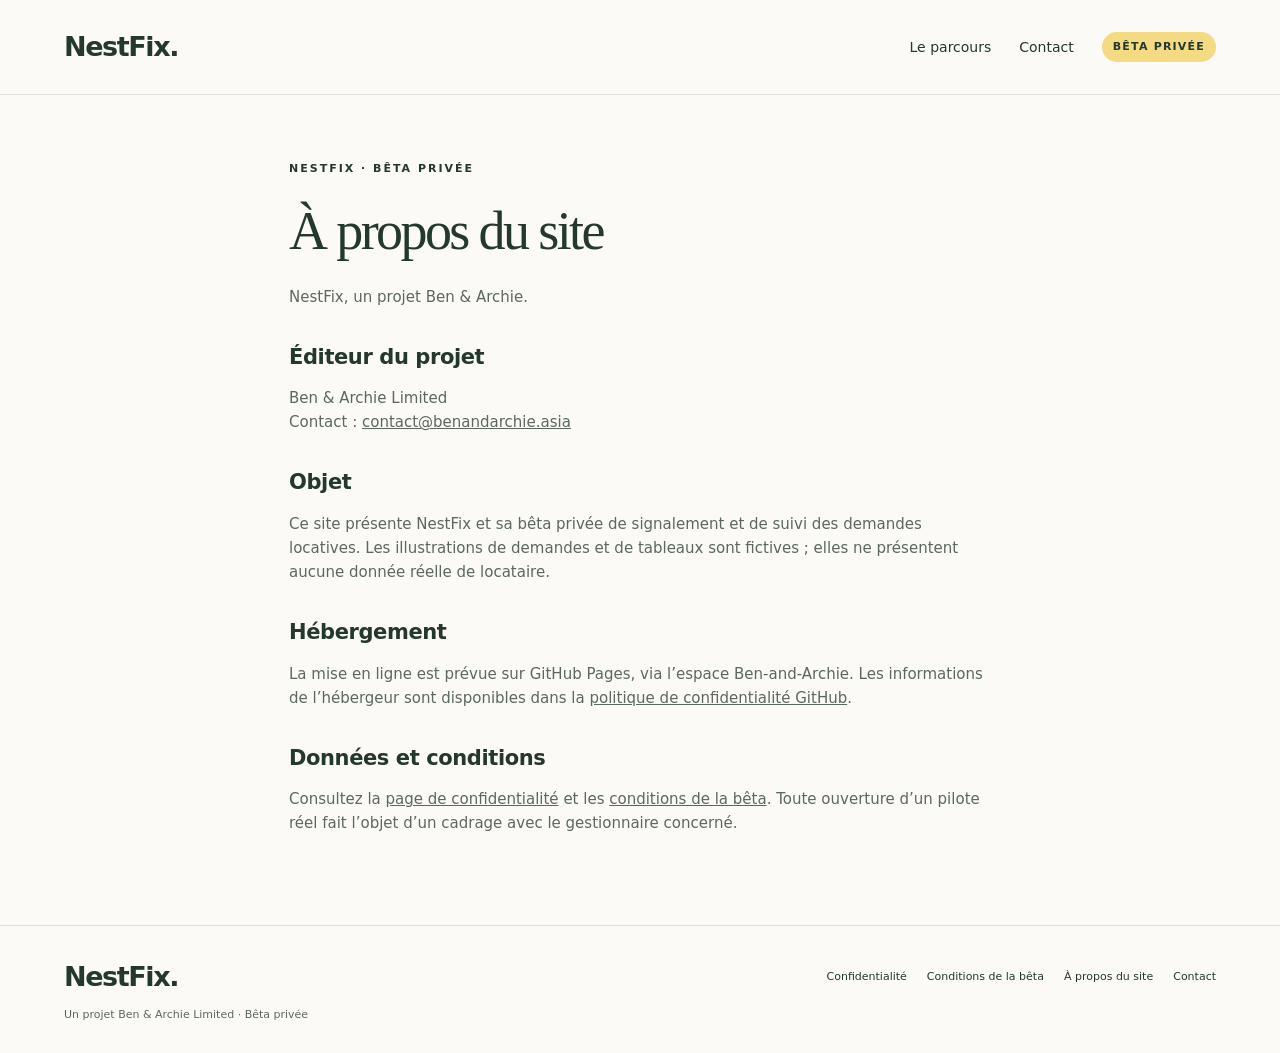
==== mentions-legales.html @ 202c7008 "Prepare NestFix private beta public website" ====
<!doctype html><html lang="fr"><head><meta charset="utf-8"><meta name="viewport" content="width=device-width, initial-scale=1"><meta name="description" content="À propos du site — NestFix, bêta privée de suivi des demandes locatives."><title>À propos du site — NestFix</title><link rel="stylesheet" href="style.css"><link rel="icon" href="data:image/svg+xml,%3Csvg xmlns=%27http://www.w3.org/2000/svg%27 viewBox=%270 0 32 32%27%3E%3Crect width=%2732%27 height=%2732%27 rx=%278%27 fill=%27%2324382e%27/%3E%3Cpath d=%27m6 15 10-8 10 8M10 13v13h12V13M14 26v-8h4v8%27 stroke=%27%23fbfaf7%27 fill=%27none%27 stroke-width=%272%27/%3E%3C/svg%3E"></head><body><a class="skip" href="#contenu">Aller au contenu</a><header class="top"><nav class="wrap" aria-label="Navigation principale"><a class="brand" href="index.html">NestFix.</a><div class="nav-links"><a href="index.html#parcours">Le parcours</a><a href="index.html#contact">Contact</a><span class="beta">Bêta privée</span></div></nav></header><main id="contenu" class="wrap legal"><div class="eyebrow">NestFix · Bêta privée</div><h1>À propos du site</h1><p>NestFix, un projet Ben &amp; Archie.</p><h2>Éditeur du projet</h2><p>Ben &amp; Archie Limited<br>Contact : <a href="mailto:contact@benandarchie.asia">contact@benandarchie.asia</a></p><h2>Objet</h2><p>Ce site présente NestFix et sa bêta privée de signalement et de suivi des demandes locatives. Les illustrations de demandes et de tableaux sont fictives ; elles ne présentent aucune donnée réelle de locataire.</p><h2>Hébergement</h2><p>La mise en ligne est prévue sur GitHub Pages, via l’espace Ben-and-Archie. Les informations de l’hébergeur sont disponibles dans la <a href="https://docs.github.com/en/site-policy/privacy-policies/github-general-privacy-statement">politique de confidentialité GitHub</a>.</p><h2>Données et conditions</h2><p>Consultez la <a href="confidentialite.html">page de confidentialité</a> et les <a href="conditions.html">conditions de la bêta</a>. Toute ouverture d’un pilote réel fait l’objet d’un cadrage avec le gestionnaire concerné.</p></main><footer><div class="wrap"><div class="footer-row"><a class="brand" href="index.html">NestFix.</a><div class="footer-links"><a href="confidentialite.html">Confidentialité</a><a href="conditions.html">Conditions de la bêta</a><a href="mentions-legales.html">À propos du site</a><a href="mailto:contact@benandarchie.asia">Contact</a></div></div><p class="footer-note">Un projet Ben &amp; Archie Limited · Bêta privée</p></div></footer></body></html>
---- style.css ----
:root{--paper:#fbfaf7;--ink:#24382e;--muted:#5c685f;--line:#dce1d8;--soft:#eef0e8;--lilac:#e4ddf5;--yellow:#f3da83;--white:#fff;--radius:24px}*{box-sizing:border-box}html{scroll-behavior:smooth;scroll-padding-top:95px}body{margin:0;background:var(--paper);color:var(--ink);font:16px/1.6 system-ui,-apple-system,BlinkMacSystemFont,"Segoe UI",sans-serif}a{color:inherit}button{font:inherit}a:focus-visible,button:focus-visible,summary:focus-visible{outline:3px solid #7656a6;outline-offset:5px}.wrap{max-width:1240px;margin:auto;padding:0 44px}.skip{position:absolute;top:-100px;left:20px;background:var(--ink);color:white;padding:10px;z-index:20}.skip:focus{top:10px}.top{border-bottom:1px solid var(--line);background:var(--paper)}nav{height:94px;display:flex;align-items:center;justify-content:space-between;gap:24px}.brand{display:inline-flex;align-items:center;gap:9px;font-size:27px;font-weight:760;letter-spacing:-1.4px;text-decoration:none}.brand-mark{display:grid;place-items:center;width:34px;height:34px;background:var(--ink);color:var(--paper);border-radius:11px;transform:rotate(-7deg)}.brand-mark svg{width:22px;height:22px;transform:rotate(7deg)}.nav-links{display:flex;align-items:center;gap:28px;font-size:14px}.nav-links>a{text-decoration:none}.beta{font-size:11px;letter-spacing:1.2px;text-transform:uppercase;background:var(--yellow);border-radius:30px;padding:6px 11px;font-weight:700;white-space:nowrap}.button{display:inline-flex;align-items:center;justify-content:center;gap:12px;background:var(--ink);color:white;border:1px solid var(--ink);border-radius:99px;padding:13px 23px;text-decoration:none;font-size:14px;font-weight:600;cursor:pointer;transition:transform .2s,background .2s}.button:hover{transform:translateY(-2px);background:#344e3e}.button.secondary{background:transparent;color:var(--ink);border-color:#a7b1a5}.hero{padding:88px 0 74px;display:grid;grid-template-columns:1.04fr 1fr;gap:54px;align-items:center}.eyebrow{font-size:11px;letter-spacing:2px;font-weight:700;text-transform:uppercase;display:flex;align-items:center;gap:9px}.dot{height:7px;width:7px;background:#739677;border-radius:50%}h1,h2,h3,p{margin-top:0}h1,h2{font-family:Georgia,"Times New Roman",serif;font-weight:400;letter-spacing:-2.6px}h1{font-size:clamp(49px,4.9vw,70px);line-height:1.06;margin:25px 0}.hero h1 em{font-style:italic;color:#687a5e}.intro{font-size:17px;color:var(--muted);max-width:460px;margin-bottom:28px}.actions{display:flex;gap:12px;align-items:center;flex-wrap:wrap}.quiet{font-size:12px;color:var(--muted);margin:19px 0 0}.stage{position:relative;min-height:482px;background:var(--lilac);border-radius:180px 180px 28px 28px;padding:36px 34px 25px;display:flex;flex-direction:column;align-items:center;justify-content:center}.stage:before{content:"✳";font-size:60px;position:absolute;top:30px;right:10px;line-height:1;color:#9a82bb;transform:rotate(13deg)}.demo{position:relative;background:var(--white);width:100%;max-width:365px;border:1px solid #d2c7e4;border-radius:18px;box-shadow:0 22px 45px #46345214;overflow:hidden}.demo-top{display:flex;justify-content:space-between;align-items:center;padding:16px 20px;border-bottom:1px solid #ece9ef;font-size:12px;font-weight:650}.mini-brand{font-size:16px;font-weight:750;letter-spacing:-.6px}.demo-body{padding:23px 22px;min-height:258px}.demo-body h3{font-size:22px;letter-spacing:-.7px;line-height:1.2;margin:10px 0}.small{font-size:12px;color:var(--muted)}.room{color:#6b6571;font-size:11px}.status{display:inline-flex;font-size:11px;font-weight:650;background:#e8eee3;padding:4px 9px;border-radius:20px;color:#34563e}.label{font-size:10px;letter-spacing:1px;text-transform:uppercase;color:#71746c;font-weight:650}.message{background:#f4f3ef;padding:13px 15px;border-radius:12px;font-size:13px;line-height:1.6;margin:17px 0}.attachment{display:flex;gap:10px;align-items:center;font-size:11px;margin:14px 0;color:#596454}.photo-icon{background:#e9ede3;border-radius:8px;display:grid;place-items:center;width:38px;height:38px;font-size:22px}.demo-bottom{border-top:1px solid #ece9ef;display:flex;align-items:center;gap:8px;padding:12px 20px;color:#627360;font-size:10px}.check{width:18px;height:18px;border-radius:50%;background:#e3eddb;display:grid;place-items:center}.tabs{display:flex;gap:5px;margin-top:22px;background:#ffffff60;border-radius:30px;padding:5px;position:relative;z-index:1}.tabs button{border:0;background:transparent;color:#4e465a;font-size:10px;padding:8px 12px;border-radius:30px;cursor:pointer;white-space:nowrap}.tabs button[aria-selected=true]{background:#fff;color:var(--ink);box-shadow:0 2px 5px #221b3310}.sample{font-size:10px;color:#61516f;margin:11px 0 0}.caption{font-family:Georgia,serif;font-style:italic;font-size:21px;position:absolute;left:20px;bottom:-13px;pointer-events:none;background:var(--yellow);padding:10px 18px;transform:rotate(-5deg);border-radius:4px}.promise{border-top:1px solid var(--line);border-bottom:1px solid var(--line);display:flex;justify-content:space-between;gap:22px;padding:22px 0;color:#53624f;font-size:13px}.promise span{display:flex;gap:10px;align-items:center}.section{padding:85px 0}.section-head{display:flex;justify-content:space-between;align-items:flex-end;gap:60px;margin-bottom:38px}.section-head h2{font-size:45px;line-height:1.12;margin:14px 0 0;max-width:620px}.section-head p{max-width:305px;font-size:14px;color:var(--muted);margin:0}.steps{display:grid;grid-template-columns:repeat(3,1fr);gap:35px}.step{border-top:1px solid #bdc7b7;padding-top:21px}.number{display:inline-grid;place-items:center;width:31px;height:31px;background:#e5eadf;border-radius:50%;font-size:12px;font-weight:700;margin-bottom:23px}.step h3{font-size:20px;letter-spacing:-.5px;margin-bottom:12px}.step p{font-size:14px;color:var(--muted);max-width:315px}.split{display:grid;grid-template-columns:1fr 1fr;gap:70px;align-items:center;background:var(--soft);padding:49px 54px;border-radius:var(--radius)}.split h2{font-size:43px;line-height:1.1;margin:16px 0 22px}.split p{color:var(--muted);font-size:14px}.checklist{list-style:none;padding:0;margin:20px 0 0}.checklist li{padding:12px 0;border-bottom:1px solid #d3dbce;font-size:14px;display:flex;gap:13px}.checklist li:last-child{border:0}.checklist li:before{content:"✓";color:#527848}.mini-board{background:var(--paper);border:1px solid #cdd6c8;border-radius:14px;padding:21px;transform:rotate(2deg);box-shadow:0 12px 24px #2034280a}.board-title{font-size:13px;font-weight:650;margin-bottom:17px}.board-col{display:grid;grid-template-columns:1fr 1fr;gap:12px}.lane{background:#edf0e9;border-radius:8px;padding:10px;min-height:190px}.lane-name{font-size:10px;letter-spacing:.3px;margin:0 0 12px}.ticket{background:white;border-radius:7px;padding:12px;margin-bottom:10px;border:1px solid #dce2d6;font-size:12px;line-height:1.5}.ticket strong{display:block;margin:7px 0;font-weight:600}.ticket .small{font-size:9px}.ticket.highlight{border-left:3px solid #b3a0d1}.ticket-label{font-size:9px;padding:3px 6px;border-radius:4px;background:#f1e9d6;display:inline-block}.board-note{font-size:10px;text-align:center;margin:13px 0 0;color:var(--muted)}.faq{display:grid;grid-template-columns:.8fr 1.2fr;gap:80px}.faq h2{font-size:42px;line-height:1.1;margin:14px 0 20px}.faq>div>p{color:var(--muted);font-size:14px;max-width:280px}details{border-bottom:1px solid var(--line);padding:19px 0}details:first-child{padding-top:0}summary{font-weight:600;cursor:pointer;list-style:none;display:flex;gap:15px;justify-content:space-between;font-size:14px}summary:after{content:"+";font-weight:400;font-size:21px;line-height:1}details[open] summary:after{content:"−"}details p{color:var(--muted);font-size:14px;margin:14px 20px 0 0}.contact{margin-bottom:65px;background:var(--ink);border-radius:var(--radius);padding:49px 54px;color:var(--paper);display:flex;justify-content:space-between;align-items:center;gap:36px}.contact h2{font-size:40px;line-height:1.1;letter-spacing:-1.5px;max-width:570px;margin:14px 0}.contact p{font-size:14px;color:#d0dace;max-width:530px;margin:0}.contact .button{background:var(--yellow);color:var(--ink);border-color:var(--yellow);flex-shrink:0}.contact .eyebrow{color:#d1dacb}footer{border-top:1px solid var(--line);padding:29px 0}.footer-row{display:flex;gap:24px;align-items:center;justify-content:space-between}.footer-links{display:flex;flex-wrap:wrap;gap:20px;font-size:11px}.footer-links a{text-decoration:none}.footer-note{color:var(--muted);font-size:11px;margin:8px 0 0}.legal{max-width:790px;padding-top:65px;padding-bottom:75px}.legal h1{font-size:54px}.legal h2{font-family:inherit;letter-spacing:-.4px;font-size:21px;margin:32px 0 12px;font-weight:650}.legal p,.legal li{font-size:15px;color:var(--muted)}.legal .note{background:var(--yellow);border-radius:12px;padding:16px 20px;font-size:13px;color:var(--ink)}[hidden]{display:none!important}@media(max-width:1000px){.hero{gap:30px;padding-top:60px}h1{font-size:53px}.stage{padding:30px 20px}.caption{left:-5px;font-size:17px}.split{gap:32px;padding:38px}.nav-links{gap:16px}.section-head h2{font-size:38px}}@media(max-width:720px){.wrap{padding:0 22px}nav{height:76px;gap:12px}.brand{font-size:23px}.brand-mark{width:29px;height:29px}.nav-links>a{display:none}.nav-links{gap:0}.hero{grid-template-columns:1fr;padding:44px 0 35px;gap:34px}h1{font-size:52px;letter-spacing:-2.4px;max-width:500px;margin-top:21px}.intro{font-size:16px}.stage{min-height:455px;max-width:520px;width:100%;margin:auto;padding:30px 28px}.stage:before{right:9px;font-size:49px}.caption{left:6px;bottom:-13px}.promise{flex-direction:column;gap:12px;padding:20px 0}.section{padding:55px 0}.section-head{display:block;margin-bottom:30px}.section-head h2{font-size:37px;margin-bottom:20px}.section-head p{max-width:100%}.steps{grid-template-columns:1fr;gap:20px}.number{margin-bottom:13px}.step p{max-width:100%;margin-bottom:0}.split{grid-template-columns:1fr;padding:29px 23px;gap:28px}.split h2{font-size:35px}.mini-board{transform:rotate(1deg)}.faq{grid-template-columns:1fr;gap:15px}.faq h2{font-size:36px}.faq>div>p{max-width:100%}.contact{padding:30px 25px;display:block;margin-bottom:40px}.contact h2{font-size:35px}.contact .button{margin-top:24px}.footer-row{align-items:flex-start;flex-direction:column;gap:20px}.footer-links{gap:13px 18px}.legal{padding-top:40px}.legal h1{font-size:40px;letter-spacing:-1.7px}.tabs button{padding:8px 10px}.hero .button{padding:12px 18px}.small-link{font-size:13px}}@media(prefers-reduced-motion:reduce){html{scroll-behavior:auto}*{transition:none!important}}
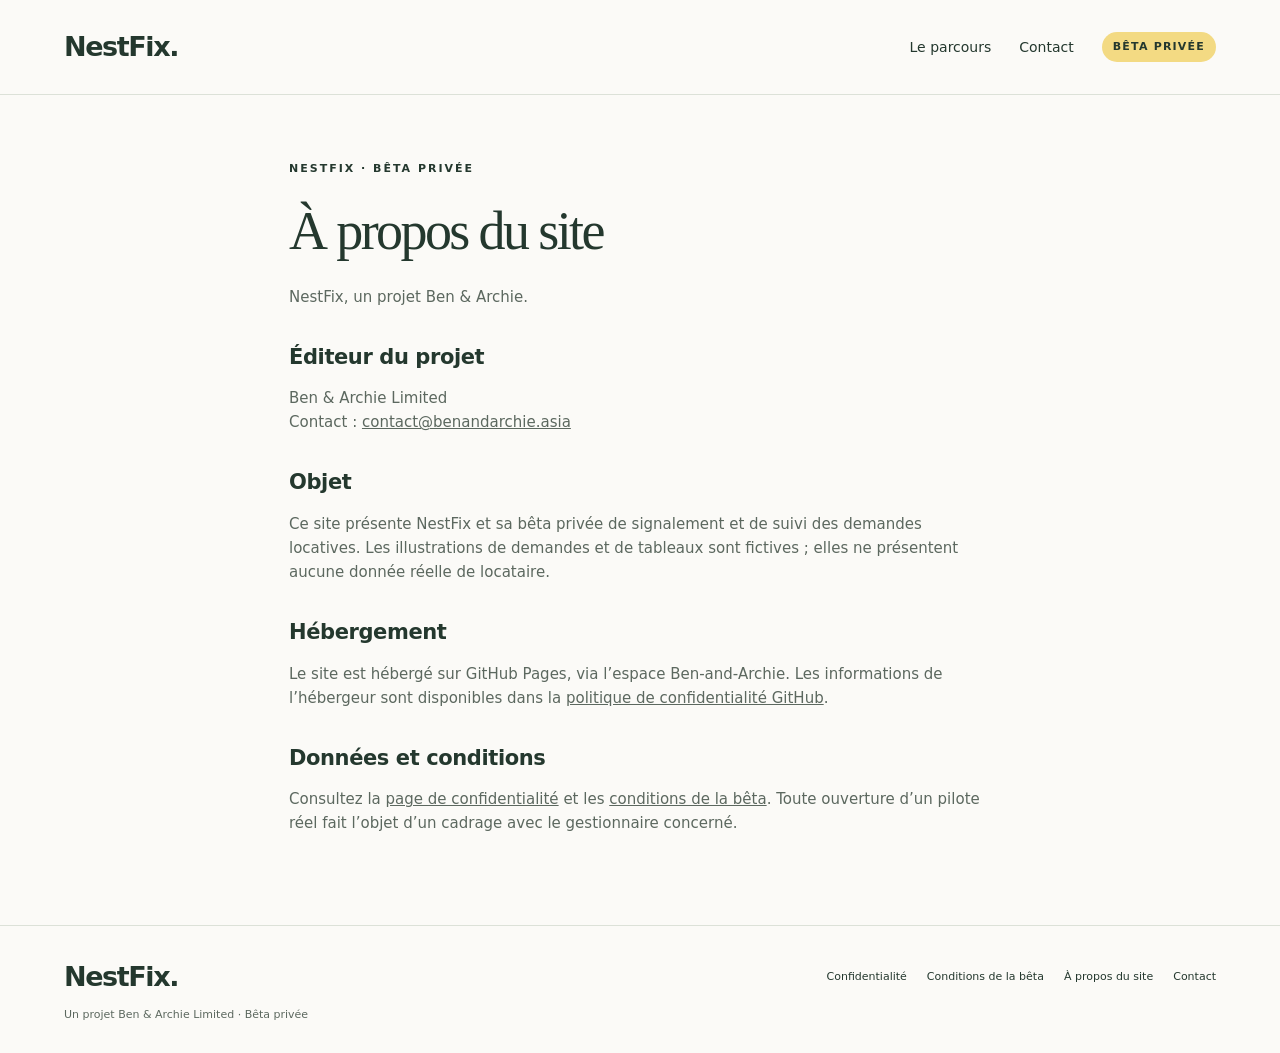
==== commit c5e22634: "Finalize hosting wording for publication" ====
--- a/mentions-legales.html
+++ b/mentions-legales.html
@@ -1 +1 @@
-<!doctype html><html lang="fr"><head><meta charset="utf-8"><meta name="viewport" content="width=device-width, initial-scale=1"><meta name="description" content="À propos du site — NestFix, bêta privée de suivi des demandes locatives."><title>À propos du site — NestFix</title><link rel="stylesheet" href="style.css"><link rel="icon" href="data:image/svg+xml,%3Csvg xmlns=%27http://www.w3.org/2000/svg%27 viewBox=%270 0 32 32%27%3E%3Crect width=%2732%27 height=%2732%27 rx=%278%27 fill=%27%2324382e%27/%3E%3Cpath d=%27m6 15 10-8 10 8M10 13v13h12V13M14 26v-8h4v8%27 stroke=%27%23fbfaf7%27 fill=%27none%27 stroke-width=%272%27/%3E%3C/svg%3E"></head><body><a class="skip" href="#contenu">Aller au contenu</a><header class="top"><nav class="wrap" aria-label="Navigation principale"><a class="brand" href="index.html">NestFix.</a><div class="nav-links"><a href="index.html#parcours">Le parcours</a><a href="index.html#contact">Contact</a><span class="beta">Bêta privée</span></div></nav></header><main id="contenu" class="wrap legal"><div class="eyebrow">NestFix · Bêta privée</div><h1>À propos du site</h1><p>NestFix, un projet Ben &amp; Archie.</p><h2>Éditeur du projet</h2><p>Ben &amp; Archie Limited<br>Contact : <a href="mailto:contact@benandarchie.asia">contact@benandarchie.asia</a></p><h2>Objet</h2><p>Ce site présente NestFix et sa bêta privée de signalement et de suivi des demandes locatives. Les illustrations de demandes et de tableaux sont fictives ; elles ne présentent aucune donnée réelle de locataire.</p><h2>Hébergement</h2><p>La mise en ligne est prévue sur GitHub Pages, via l’espace Ben-and-Archie. Les informations de l’hébergeur sont disponibles dans la <a href="https://docs.github.com/en/site-policy/privacy-policies/github-general-privacy-statement">politique de confidentialité GitHub</a>.</p><h2>Données et conditions</h2><p>Consultez la <a href="confidentialite.html">page de confidentialité</a> et les <a href="conditions.html">conditions de la bêta</a>. Toute ouverture d’un pilote réel fait l’objet d’un cadrage avec le gestionnaire concerné.</p></main><footer><div class="wrap"><div class="footer-row"><a class="brand" href="index.html">NestFix.</a><div class="footer-links"><a href="confidentialite.html">Confidentialité</a><a href="conditions.html">Conditions de la bêta</a><a href="mentions-legales.html">À propos du site</a><a href="mailto:contact@benandarchie.asia">Contact</a></div></div><p class="footer-note">Un projet Ben &amp; Archie Limited · Bêta privée</p></div></footer></body></html>
+<!doctype html><html lang="fr"><head><meta charset="utf-8"><meta name="viewport" content="width=device-width, initial-scale=1"><meta name="description" content="À propos du site — NestFix, bêta privée de suivi des demandes locatives."><title>À propos du site — NestFix</title><link rel="stylesheet" href="style.css"><link rel="icon" href="data:image/svg+xml,%3Csvg xmlns=%27http://www.w3.org/2000/svg%27 viewBox=%270 0 32 32%27%3E%3Crect width=%2732%27 height=%2732%27 rx=%278%27 fill=%27%2324382e%27/%3E%3Cpath d=%27m6 15 10-8 10 8M10 13v13h12V13M14 26v-8h4v8%27 stroke=%27%23fbfaf7%27 fill=%27none%27 stroke-width=%272%27/%3E%3C/svg%3E"></head><body><a class="skip" href="#contenu">Aller au contenu</a><header class="top"><nav class="wrap" aria-label="Navigation principale"><a class="brand" href="index.html">NestFix.</a><div class="nav-links"><a href="index.html#parcours">Le parcours</a><a href="index.html#contact">Contact</a><span class="beta">Bêta privée</span></div></nav></header><main id="contenu" class="wrap legal"><div class="eyebrow">NestFix · Bêta privée</div><h1>À propos du site</h1><p>NestFix, un projet Ben &amp; Archie.</p><h2>Éditeur du projet</h2><p>Ben &amp; Archie Limited<br>Contact : <a href="mailto:contact@benandarchie.asia">contact@benandarchie.asia</a></p><h2>Objet</h2><p>Ce site présente NestFix et sa bêta privée de signalement et de suivi des demandes locatives. Les illustrations de demandes et de tableaux sont fictives ; elles ne présentent aucune donnée réelle de locataire.</p><h2>Hébergement</h2><p>Le site est hébergé sur GitHub Pages, via l’espace Ben-and-Archie. Les informations de l’hébergeur sont disponibles dans la <a href="https://docs.github.com/en/site-policy/privacy-policies/github-general-privacy-statement">politique de confidentialité GitHub</a>.</p><h2>Données et conditions</h2><p>Consultez la <a href="confidentialite.html">page de confidentialité</a> et les <a href="conditions.html">conditions de la bêta</a>. Toute ouverture d’un pilote réel fait l’objet d’un cadrage avec le gestionnaire concerné.</p></main><footer><div class="wrap"><div class="footer-row"><a class="brand" href="index.html">NestFix.</a><div class="footer-links"><a href="confidentialite.html">Confidentialité</a><a href="conditions.html">Conditions de la bêta</a><a href="mentions-legales.html">À propos du site</a><a href="mailto:contact@benandarchie.asia">Contact</a></div></div><p class="footer-note">Un projet Ben &amp; Archie Limited · Bêta privée</p></div></footer></body></html>
